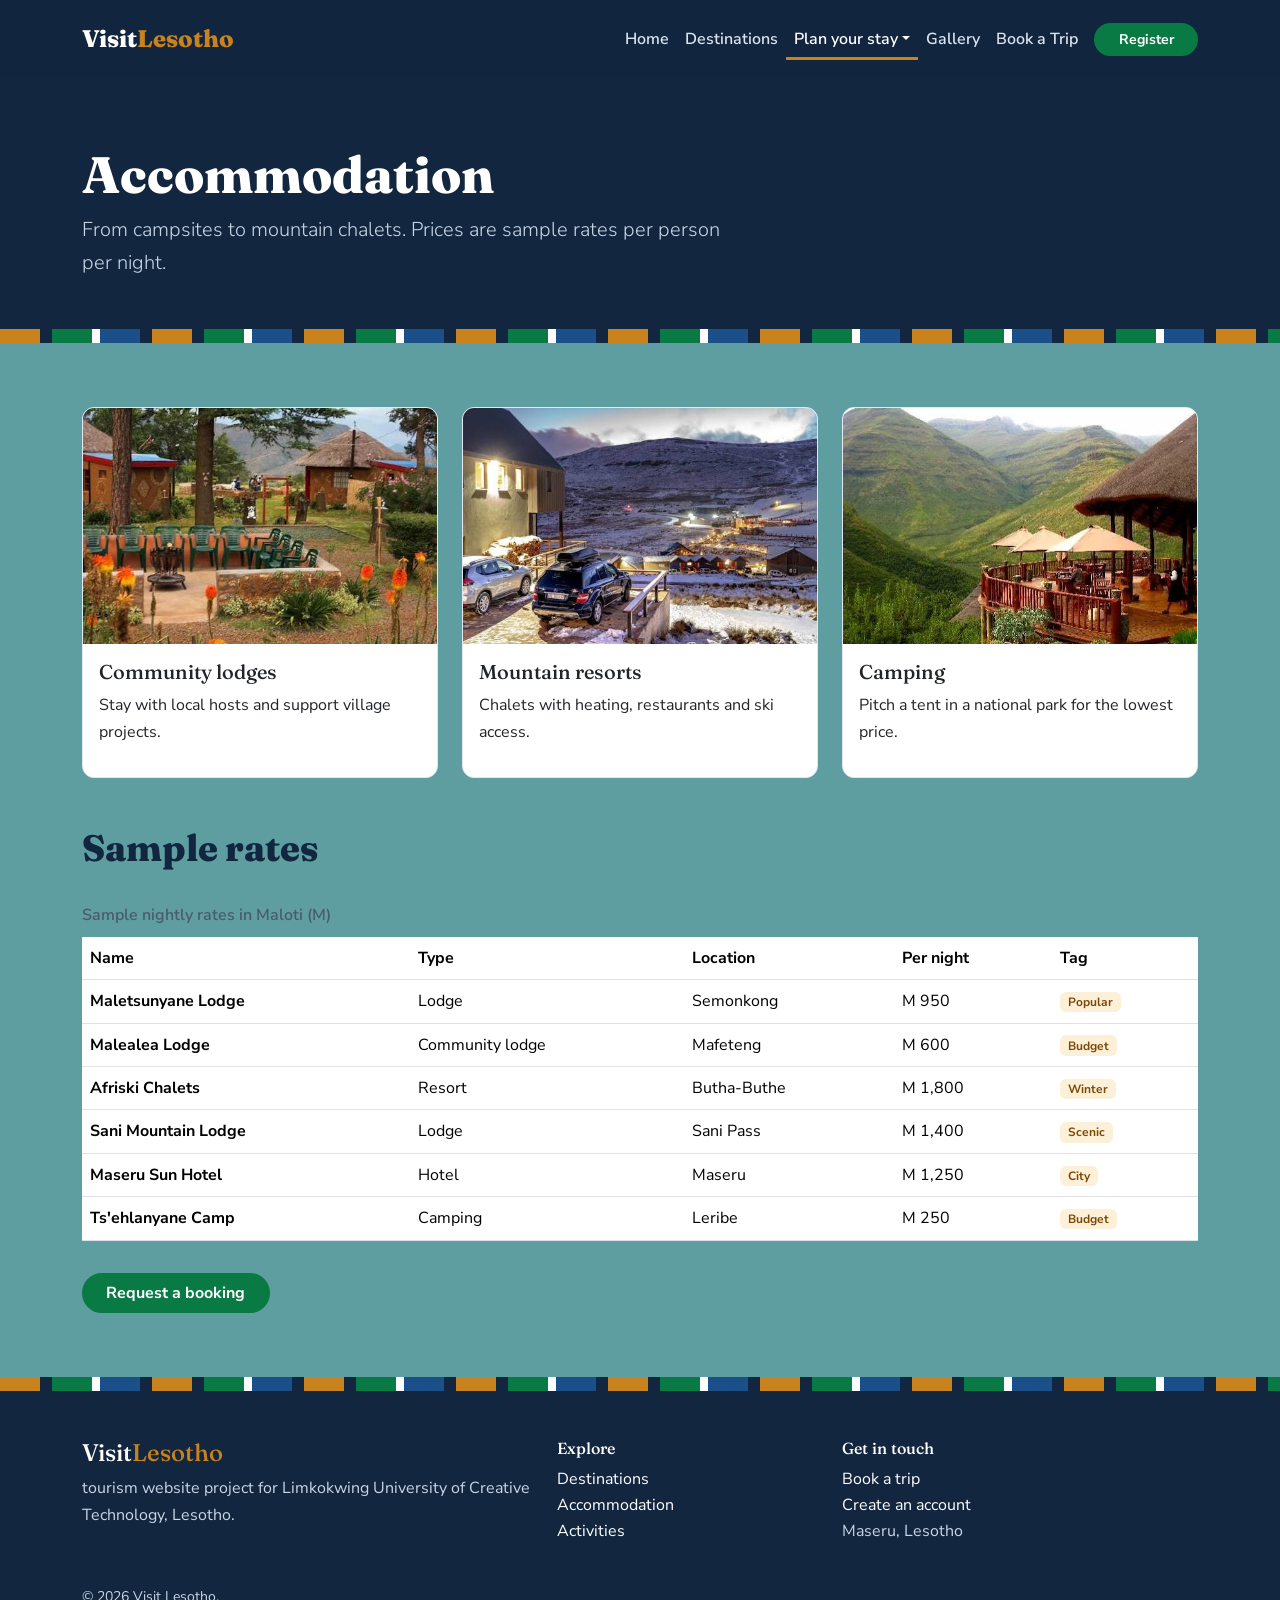
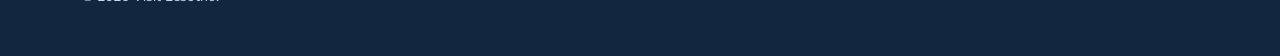
==== accommodation.html @ 4763afd8 "Add files via upload" ====
<!DOCTYPE html>
<html lang="en">
<head>
<meta charset="UTF-8">
<meta name="viewport" content="width=device-width, initial-scale=1">
<meta name="description" content="Explore Lesotho, the Kingdom in the Sky: destinations, lodges, activities and trip booking.">
<title>Accommodation | Visit Lesotho</title>
<link href="https://cdn.jsdelivr.net/npm/bootstrap@5.3.3/dist/css/bootstrap.min.css" rel="stylesheet">
<link rel="preconnect" href="https://fonts.googleapis.com">
<link rel="preconnect" href="https://fonts.gstatic.com" crossorigin>
<link href="https://fonts.googleapis.com/css2?family=Fraunces:opsz,wght@9..144,600;9..144,800&family=Nunito+Sans:wght@400;600;700&display=swap" rel="stylesheet">
<link rel="stylesheet" href="css/style.css">
</head>
<body>
<a class="skip-link" href="#main">Skip to main content</a>
<header>
  <nav class="navbar navbar-expand-lg site-nav fixed-top">
    <div class="container">
      <a class="navbar-brand" href="index.html">Visit<span>Lesotho</span></a>
      <button class="navbar-toggler" type="button" data-bs-toggle="collapse" data-bs-target="#mainNav" aria-controls="mainNav" aria-expanded="false" aria-label="Toggle navigation">
        <span class="navbar-toggler-icon"></span>
      </button>
      <div class="collapse navbar-collapse" id="mainNav">
        <ul class="navbar-nav ms-auto align-items-lg-center"><li class="nav-item"><a class="nav-link" href="index.html">Home</a></li><li class="nav-item"><a class="nav-link" href="destinations.html">Destinations</a></li>
<li class="nav-item dropdown">
  <a class="nav-link dropdown-toggle active" href="#" id="exploreMenu" role="button" data-bs-toggle="dropdown" aria-expanded="false">Plan your stay</a>
  <ul class="dropdown-menu" aria-labelledby="exploreMenu">
    <li><a class="dropdown-item" href="accommodation.html">Accommodation</a></li>
    <li><a class="dropdown-item" href="activities.html">Activities</a></li>
  </ul>
</li><li class="nav-item"><a class="nav-link" href="gallery.html">Gallery</a></li><li class="nav-item"><a class="nav-link" href="contact.html">Book a Trip</a></li>
          <li class="nav-item ms-lg-2"><a class="btn btn-lesotho btn-sm" href="register.html">Register</a></li>
        </ul>
      </div>
    </div>
  </nav>
</header>
<main id="main">
<section class="page-hero">
  <div class="container">
    <h1>Accommodation</h1>
    <p class="lead">From campsites to mountain chalets. Prices are sample rates per person per night.</p>
  </div>
  <div class="blanket-stripe" aria-hidden="true"></div>
</section>
<section class="section">
  <div class="container">
    <div class="row g-4 mb-5">
      <div class="col-md-4"><article class="card h-100 dest-card"><img src="images/malealea.jpg" class="card-img-top" alt="Illustration of Malealea Valley"><div class="card-body"><h2 class="h5">Community lodges</h2><p>Stay with local hosts and support village projects.</p></div></article></div>
      <div class="col-md-4"><article class="card h-100 dest-card"><img src="images/afriski.jpg" class="card-img-top" alt="Illustration of Afriski resort"><div class="card-body"><h2 class="h5">Mountain resorts</h2><p>Chalets with heating, restaurants and ski access.</p></div></article></div>
      <div class="col-md-4"><article class="card h-100 dest-card"><img src="images/tsehlanyane.jpg" class="card-img-top" alt="Illustration of Ts'ehlanyane park"><div class="card-body"><h2 class="h5">Camping</h2><p>Pitch a tent in a national park for the lowest price.</p></div></article></div>
    </div>
    <h2 class="section-title">Sample rates</h2>
    <div class="table-responsive">
      <table class="table table-hover align-middle rates-table">
        <caption>Sample nightly rates in Maloti (M)</caption>
        <thead><tr><th scope="col">Name</th><th scope="col">Type</th><th scope="col">Location</th><th scope="col">Per night</th><th scope="col">Tag</th></tr></thead>
        <tbody><tr><th scope="row">Maletsunyane Lodge</th><td>Lodge</td><td>Semonkong</td><td>M 950</td><td><span class="badge badge-lesotho">Popular</span></td></tr><tr><th scope="row">Malealea Lodge</th><td>Community lodge</td><td>Mafeteng</td><td>M 600</td><td><span class="badge badge-lesotho">Budget</span></td></tr><tr><th scope="row">Afriski Chalets</th><td>Resort</td><td>Butha-Buthe</td><td>M 1,800</td><td><span class="badge badge-lesotho">Winter</span></td></tr><tr><th scope="row">Sani Mountain Lodge</th><td>Lodge</td><td>Sani Pass</td><td>M 1,400</td><td><span class="badge badge-lesotho">Scenic</span></td></tr><tr><th scope="row">Maseru Sun Hotel</th><td>Hotel</td><td>Maseru</td><td>M 1,250</td><td><span class="badge badge-lesotho">City</span></td></tr><tr><th scope="row">Ts'ehlanyane Camp</th><td>Camping</td><td>Leribe</td><td>M 250</td><td><span class="badge badge-lesotho">Budget</span></td></tr></tbody>
      </table>
    </div>
    <a href="contact.html" class="btn btn-lesotho mt-3">Request a booking</a>
  </div>
</section>
</main>
<footer class="site-footer">
  <div class="blanket-stripe" aria-hidden="true"></div>
  <div class="container py-5">
    <div class="row g-4">
      <div class="col-md-5">
        <h2 class="h4 footer-brand">Visit<span>Lesotho</span></h2>
        <p>tourism website project for Limkokwing University of Creative Technology, Lesotho.</p>
      </div>
      <div class="col-6 col-md-3">
        <h3 class="h6">Explore</h3>
        <ul class="list-unstyled">
          <li><a href="destinations.html">Destinations</a></li>
          <li><a href="accommodation.html">Accommodation</a></li>
          <li><a href="activities.html">Activities</a></li>
        </ul>
      </div>
      <div class="col-6 col-md-4">
        <h3 class="h6">Get in touch</h3>
        <ul class="list-unstyled">
          <li><a href="contact.html">Book a trip</a></li>
          <li><a href="register.html">Create an account</a></li>
          <li>Maseru, Lesotho</li>
        </ul>
      </div>
    </div>
    <p class="small mb-0 mt-4">&copy; 2026 Visit Lesotho.</p>
  </div>
</footer>
<button id="backToTop" class="btn btn-lesotho back-to-top" aria-label="Back to top" hidden>&uarr;</button>
<script src="https://cdn.jsdelivr.net/npm/bootstrap@5.3.3/dist/js/bootstrap.bundle.min.js"></script>
<script src="js/main.js"></script>

</body>
</html>
---- css/style.css ----
:root {
  --night: #12263f;
  --blue: #1b4f8a;
  --green: #0a7a45;
  --ochre: #c8821e;
  --snow: #f6f8fb;
  --ink: #1d2733;
  --radius: .75rem;
  --shadow: 0 6px 18px rgba(18, 38, 63, .12);
}
html { scroll-behavior: smooth; }
body { font-family: "Nunito Sans", system-ui, sans-serif; color: var(--ink); background: cadetblue; line-height: 1.65; padding-top: 0; }
h1, h2, h3, h4, .navbar-brand { font-family: "Fraunces", Georgia, serif; font-weight: 800; color: var(--night); }
a { color: var(--blue); }
a:focus-visible, button:focus-visible, .form-control:focus-visible { outline: 3px solid var(--ochre); outline-offset: 2px; }

.skip-link { position: absolute; left: -999px; top: 0; background: var(--ochre); color: #000; padding: .6rem 1rem; z-index: 2000; }
.skip-link:focus { left: 0; }

.site-nav { background: rgba(18, 38, 63, .96); transition: padding .3s ease, box-shadow .3s ease; padding: .9rem 0; }
.site-nav.scrolled { padding: .45rem 0; box-shadow: var(--shadow); }
.site-nav .navbar-brand { color: #fff; font-size: 1.5rem; }
.site-nav .navbar-brand span, .footer-brand span { color: var(--ochre); }
.site-nav .nav-link { color: #dbe5f1; font-weight: 600; transition: color .2s; }
.site-nav .nav-link:hover, .site-nav .nav-link.active { color: #fff; }
.site-nav .nav-link.active { box-shadow: inset 0 -3px 0 var(--ochre); }
.navbar-toggler { border-color: rgba(255,255,255,.5); }
.navbar-toggler-icon { filter: invert(1); }
.dropdown-item:active { background: var(--blue); }

.btn-lesotho { background: var(--green); color: #fff; border: 2px solid var(--green); font-weight: 700; border-radius: 2rem; padding-inline: 1.4rem; transition: transform .2s, background .2s; }
.btn-lesotho:hover { background: #086637; border-color: #086637; color: #fff; transform: translateY(-2px); }
.btn-outline-lesotho { color: var(--green); border: 2px solid var(--green); font-weight: 700; border-radius: 2rem; background: transparent; transition: background .2s, color .2s; }
.btn-outline-lesotho:hover, .btn-outline-lesotho.active { background: var(--green); color: #fff; }
.badge-lesotho { background: #fdf0d9; color: #7a4a05; font-weight: 700; }

.blanket-stripe { height: 14px; background: repeating-linear-gradient(90deg, var(--ochre) 0 40px, var(--night) 40px 52px, var(--green) 52px 92px, #fff 92px 100px, var(--blue) 100px 140px, var(--night) 140px 152px); }

.hero { position: relative; background: var(--night); }
.hero .carousel-item img { height: 100vh; min-height: 520px; max-height: 760px; object-fit: cover; filter: brightness(.7); }
.hero-overlay { position: absolute; inset: 0; display: flex; align-items: center; pointer-events: none; }
.hero-overlay .container { pointer-events: auto; color: #fff; padding-top: 4rem; }
.hero-overlay h1 { color: #fff; font-size: clamp(2.4rem, 7vw, 4.8rem); max-width: 14ch; line-height: 1.05; text-shadow: 0 3px 16px rgba(0,0,0,.4); }
.hero-overlay .lead { max-width: 36rem; margin: 1rem 0 1.6rem; }
.carousel-indicators { z-index: 3; }

.page-hero { background: var(--night); color: #fff; padding: 9rem 0 3rem; position: relative; }
.page-hero h1 { color: #fff; font-size: clamp(2rem, 5vw, 3.2rem); }
.page-hero .lead { color: #c9d6e6; max-width: 40rem; }
.page-hero .blanket-stripe { position: absolute; left: 0; right: 0; bottom: 0; }

.section { padding: 4rem 0; }
.section-alt { background: var(--snow); }
.section-title { font-size: clamp(1.6rem, 3.5vw, 2.3rem); margin-bottom: 1.5rem; }

.dest-card { border: 1px solid #e2e8f0; border-radius: var(--radius); overflow: hidden; transition: transform .25s ease, box-shadow .25s ease; }
.dest-card:hover { transform: translateY(-6px); box-shadow: var(--shadow); }
.dest-card .card-img-top { aspect-ratio: 3 / 2; object-fit: cover; }
.check-list { list-style: none; padding: 0; }
.check-list li { padding-left: 1.8rem; margin-bottom: .5rem; position: relative; }
.check-list li::before { content: "\2713"; position: absolute; left: 0; color: var(--green); font-weight: 800; }
.fact { background: #fff; border-top: 4px solid #000; border-radius: var(--radius); box-shadow: var(--shadow); padding: 1.2rem .8rem; height: 100%; font-size: .95rem; }
.fact span { display: block; font-family: "Fraunces", serif; font-weight: 800; font-size: 1.35rem; color: var(--blue); }

.rates-table caption { caption-side: top; font-weight: 600; color: #4a5a6b; }
.rates-table thead { background: var(--night); color: #fff; }
.accordion-lesotho .accordion-button:not(.collapsed) { background: #e8f3ee; color: var(--green); box-shadow: none; }
.accordion-lesotho .accordion-item { border-radius: var(--radius); overflow: hidden; margin-bottom: .6rem; border: 1px solid #e2e8f0; }
.pagination-lesotho .page-link { color: var(--green); }
.pagination-lesotho .active .page-link { background: var(--green); border-color: var(--green); color: #fff; }

.gallery-item { position: relative; overflow: hidden; border-radius: var(--radius); }
.gallery-item img { width: 100%; aspect-ratio: 4 / 3; object-fit: cover; transition: transform .4s ease; }
.gallery-item:hover img { transform: scale(1.06); }
.gallery-item figcaption { position: absolute; left: 0; right: 0; bottom: 0; background: linear-gradient(transparent, rgba(0,0,0,.75)); color: #fff; padding: 1.5rem .8rem .6rem; font-weight: 600; font-size: .9rem; }
.lb-btn { position: absolute; top: 45%; background: rgba(255,255,255,.18); color: #fff; border: 0; width: 3rem; height: 3rem; border-radius: 50%; font-size: 1.2rem; transition: background .2s; z-index: 5; }
.lb-btn:hover { background: var(--ochre); }
.lb-prev { left: 1rem; } .lb-next { right: 1rem; }
#lbImg { max-height: 70vh; }

.form-label { font-weight: 700; }
.form-control, .form-select { border-radius: .5rem; padding: .65rem .85rem; border-width: 2px; }
.form-control:focus, .form-select:focus { border-color: var(--green); box-shadow: 0 0 0 .2rem rgba(10,122,69,.2); }

.site-footer { background: var(--night); color: #c9d6e6; }
.site-footer a { color: #fff; text-decoration: none; }
.site-footer a:hover { color: var(--ochre); text-decoration: underline; }
.site-footer h3, .footer-brand { color: #fff; }

.back-to-top { position: fixed; right: 1rem; bottom: 1rem; width: 3rem; height: 3rem; padding: 0; border-radius: 50%; z-index: 1000; box-shadow: var(--shadow); }

@media (max-width: 767.98px) {
  .section { padding: 2.5rem 0; }
  .page-hero { padding-top: 7rem; }
  .hero .carousel-item img { height: 85vh; }
  .lb-btn { width: 2.4rem; height: 2.4rem; }
}
@media (min-width: 1400px) { .container { max-width: 1240px; } }
@media (prefers-reduced-motion: reduce) { * { transition: none !important; animation: none !important; scroll-behavior: auto !important; } }
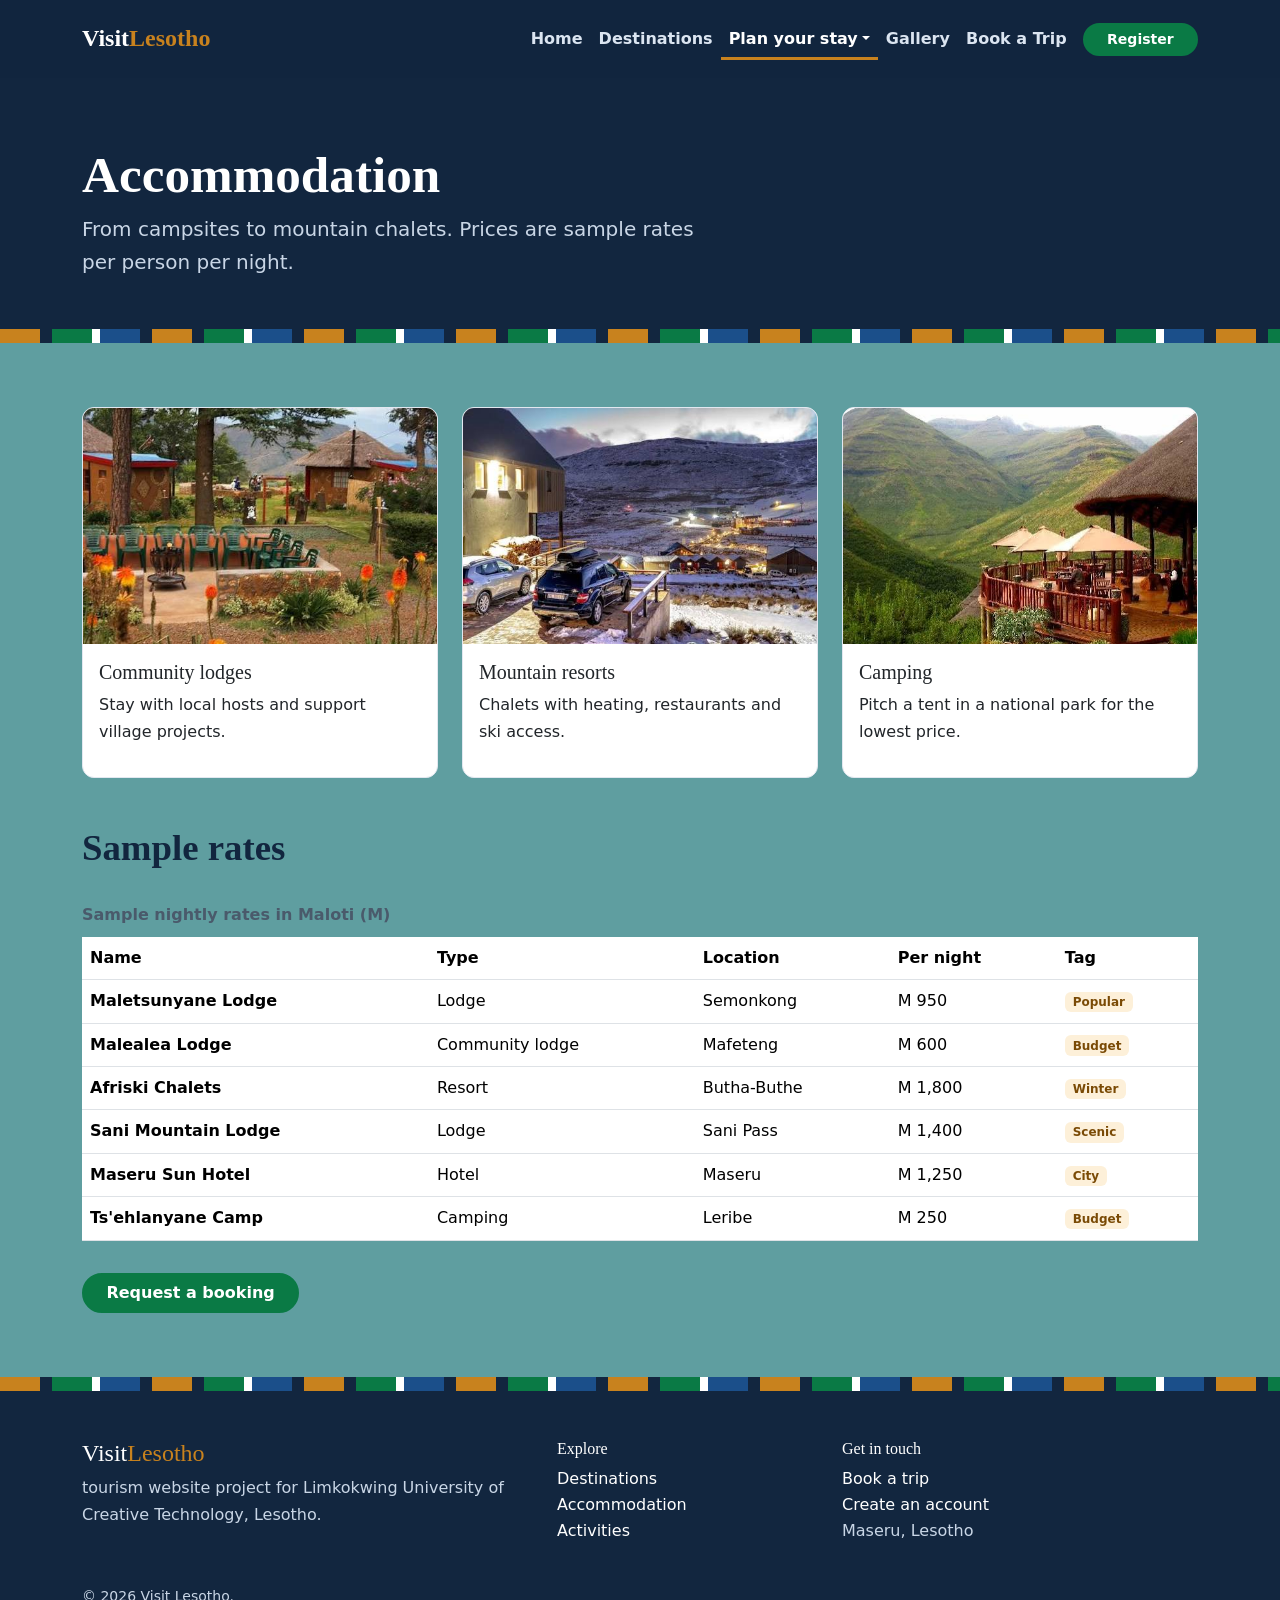
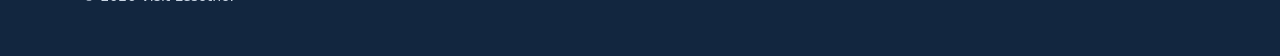
==== commit 9253959e: "Update accommodation.html" ====
--- a/accommodation.html
+++ b/accommodation.html
@@ -6,9 +6,6 @@
 <meta name="description" content="Explore Lesotho, the Kingdom in the Sky: destinations, lodges, activities and trip booking.">
 <title>Accommodation | Visit Lesotho</title>
 <link href="https://cdn.jsdelivr.net/npm/bootstrap@5.3.3/dist/css/bootstrap.min.css" rel="stylesheet">
-<link rel="preconnect" href="https://fonts.googleapis.com">
-<link rel="preconnect" href="https://fonts.gstatic.com" crossorigin>
-<link href="https://fonts.googleapis.com/css2?family=Fraunces:opsz,wght@9..144,600;9..144,800&family=Nunito+Sans:wght@400;600;700&display=swap" rel="stylesheet">
 <link rel="stylesheet" href="css/style.css">
 </head>
 <body>
@@ -95,4 +92,4 @@
 <script src="js/main.js"></script>
 
 </body>
-</html>+</html>
--- a/css/style.css
+++ b/css/style.css
@@ -88,12 +88,3 @@
 .site-footer h3, .footer-brand { color: #fff; }
 
 .back-to-top { position: fixed; right: 1rem; bottom: 1rem; width: 3rem; height: 3rem; padding: 0; border-radius: 50%; z-index: 1000; box-shadow: var(--shadow); }
-
-@media (max-width: 767.98px) {
-  .section { padding: 2.5rem 0; }
-  .page-hero { padding-top: 7rem; }
-  .hero .carousel-item img { height: 85vh; }
-  .lb-btn { width: 2.4rem; height: 2.4rem; }
-}
-@media (min-width: 1400px) { .container { max-width: 1240px; } }
-@media (prefers-reduced-motion: reduce) { * { transition: none !important; animation: none !important; scroll-behavior: auto !important; } }
